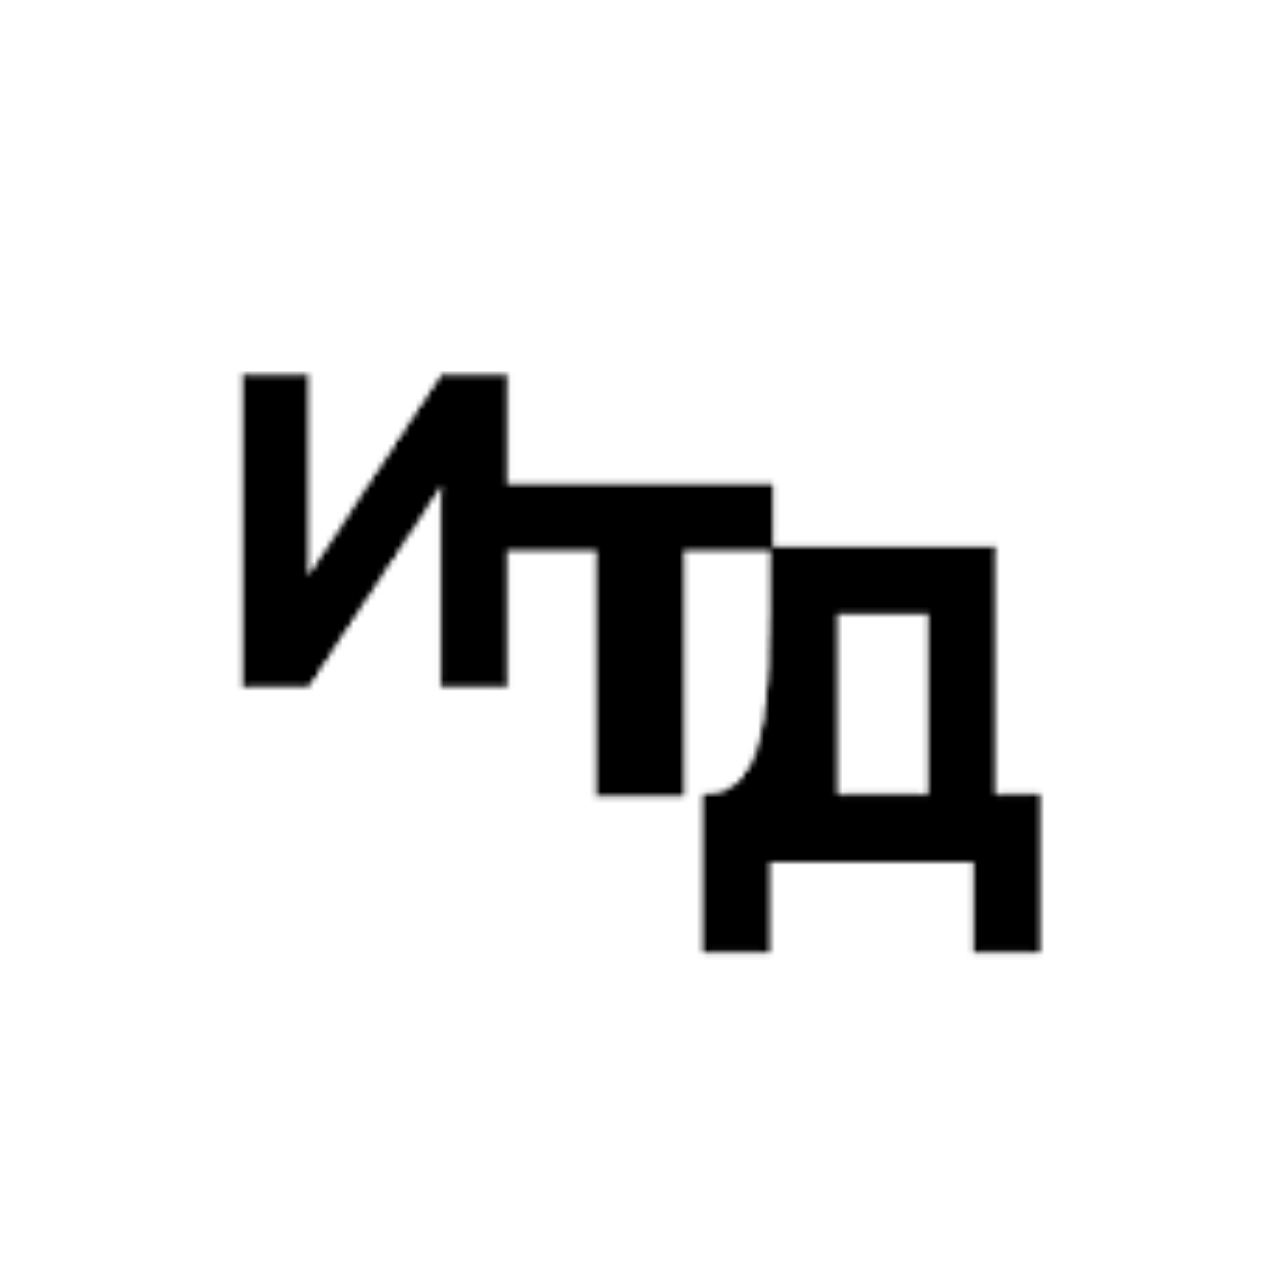
==== index.html @ bffa58f8 "Add files via upload" ====
<!DOCTYPE html>
<html lang="ru">
<head>
    <meta charset="UTF-8">
    <meta name="viewport" content="width=device-width, initial-scale=1.0">
    <title>Плюх</title>
</head>
<body>
    <img src="[data-uri]" alt="Плюх.png" width="100%">
</body>
</html>
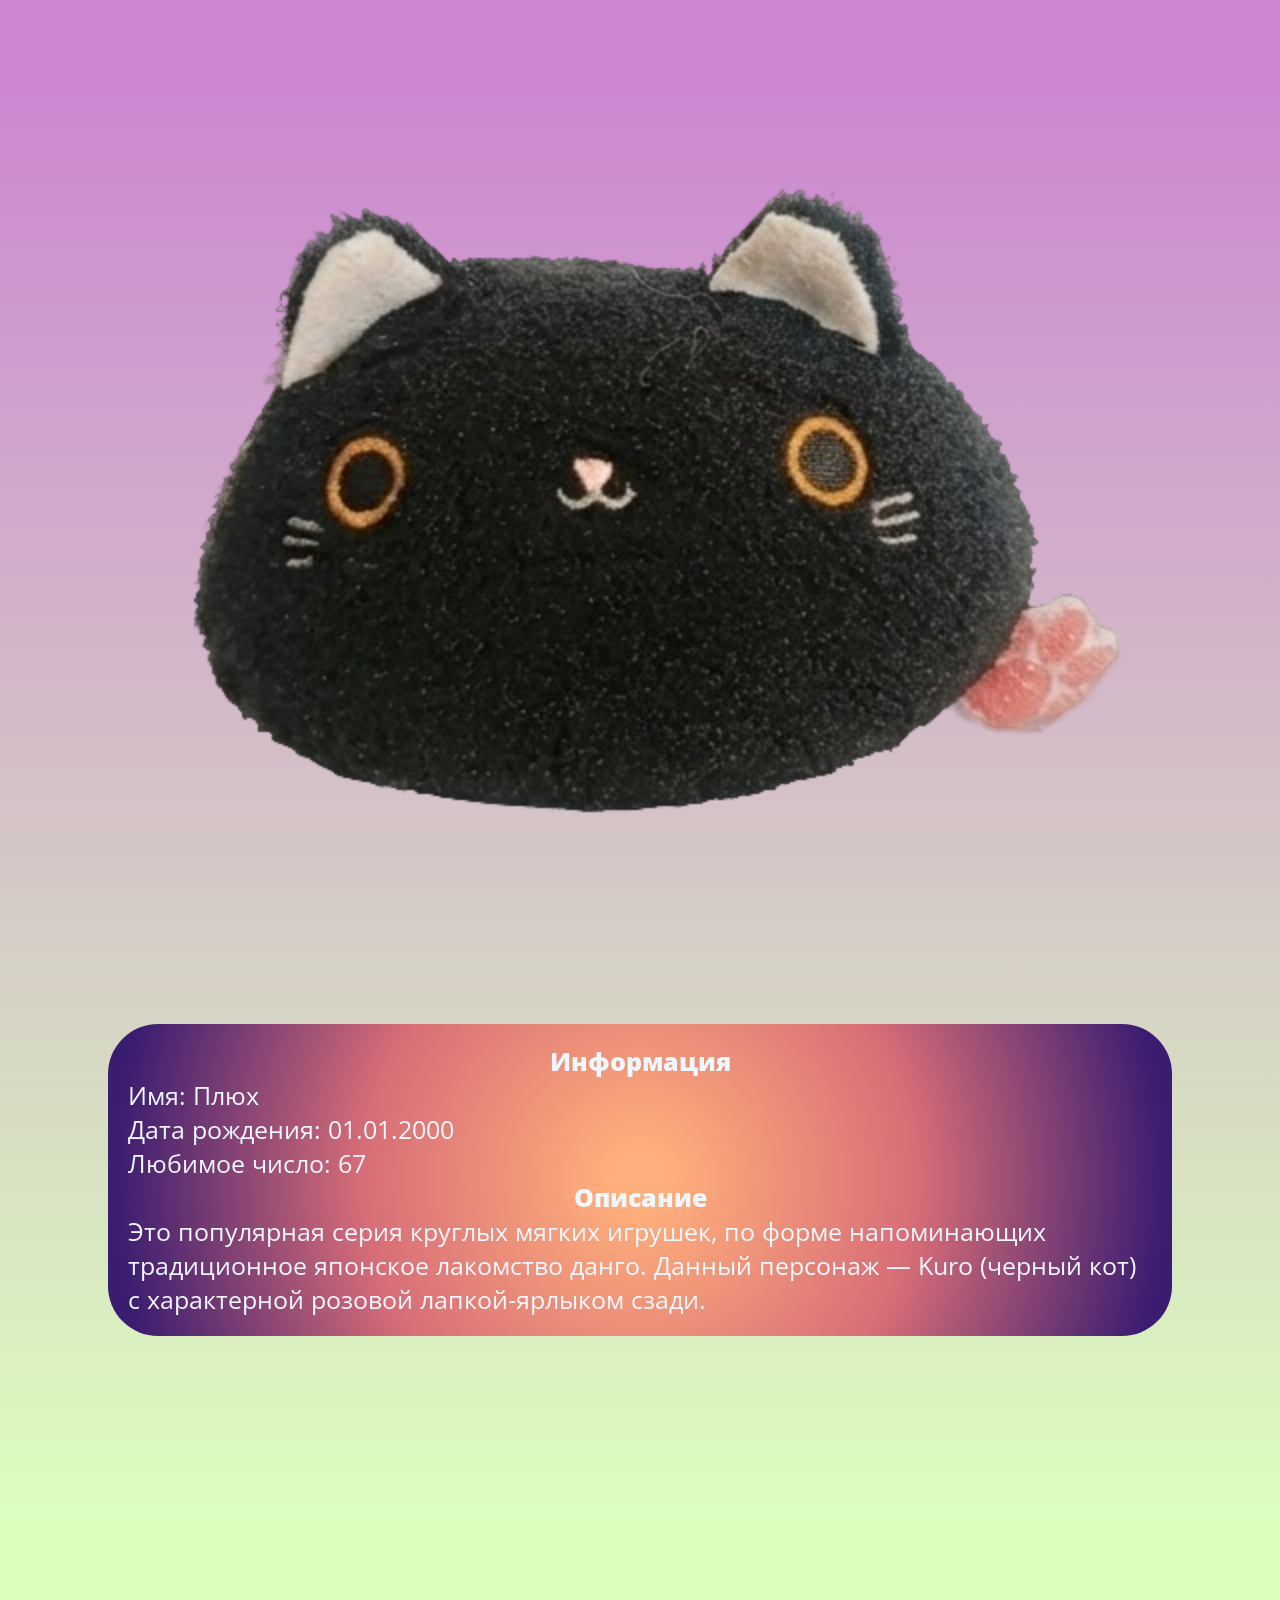
==== commit 0dabbbd1: "Add files via upload" ====
--- a/index.html
+++ b/index.html
@@ -4,8 +4,23 @@
     <meta charset="UTF-8">
     <meta name="viewport" content="width=device-width, initial-scale=1.0">
     <title>Плюх</title>
+    <link rel="icon" href="plux-png.png">
+    <link rel="stylesheet" href="index.css">
+
+    <link rel="preconnect" href="https://fonts.googleapis.com">
+    <link rel="preconnect" href="https://fonts.gstatic.com" crossorigin>
+    <link href="https://fonts.googleapis.com/css2?family=Open+Sans:ital,wght@0,300..800;1,300..800&display=swap" rel="stylesheet">
 </head>
 <body>
-    <img src="[data-uri]" alt="Плюх.png" width="100%">
+    <img src="plux-png.png" alt="Плюх.png" width="80%">
+    <div>
+        <span>Информация</span>
+        Имя: Плюх<br>
+        Дата рождения: 01.01.2000<br>
+        Любимое число: 67<br>
+        <span>Описание</span>
+        Это популярная серия круглых мягких игрушек, по форме напоминающих традиционное японское лакомство данго. Данный персонаж — Kuro (черный кот) с характерной розовой лапкой-ярлыком сзади.<br>
+    </div>
+    <br><br><br><br><br><br><br><br><br><br><br><br><br><br><br>
 </body>
 </html>
--- a/index.css
+++ b/index.css
@@ -0,0 +1,34 @@
+* {
+    margin: 0;
+    padding: 0;
+}
+
+body {
+    background: linear-gradient(0deg, rgb(220, 255, 189) 5%, rgb(204, 134, 209) 95%);
+}
+div {
+    background-color: rgb(216, 255, 255);
+    border: 0.2;
+    border-color: silver;
+    /*border-style: solid;*/
+    border-radius: 50px;
+    width: 80%;
+    margin: 0 auto;
+    font-size: 25px;
+    color: aliceblue;
+    font-family: "Open Sans", sans-serif;
+    padding: 20px;
+    background: radial-gradient(circle, rgb(255, 175, 123) 5%, rgb(215, 109, 119) 50%, rgb(58, 28, 113) 95%);
+}
+
+div span {
+    text-align: center;
+    display: block;
+    font-weight: 800;
+}
+
+img {
+    opacity: 1;
+    margin: 0 auto;
+    display: block;
+}
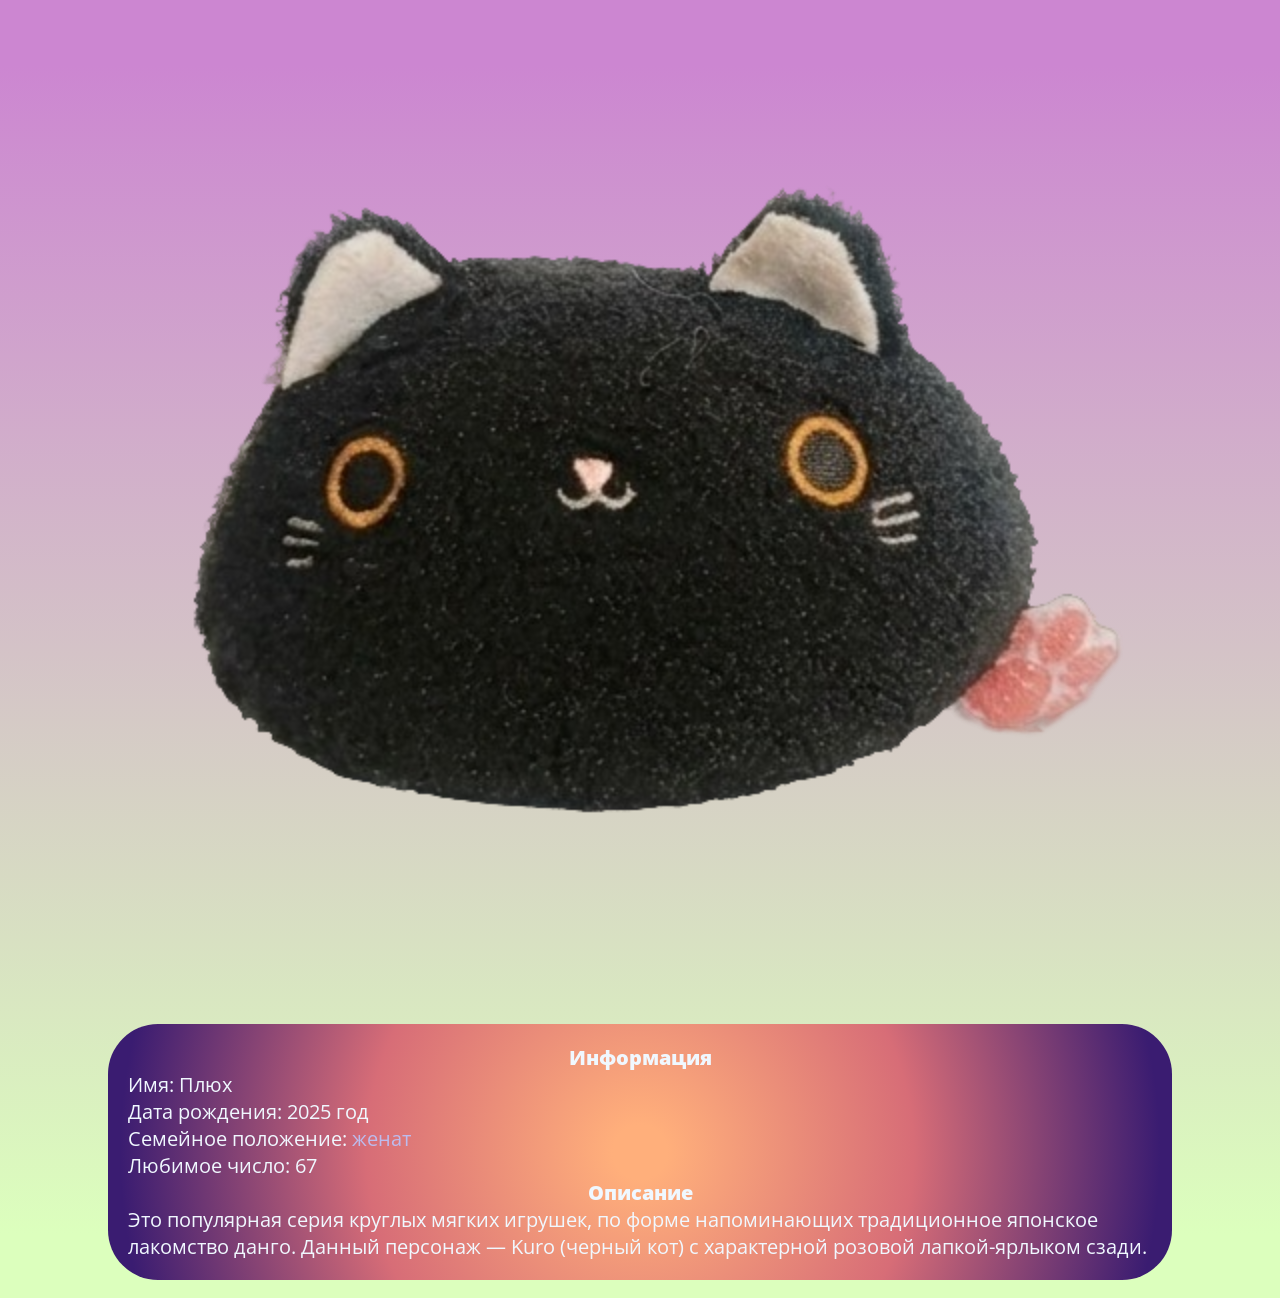
==== commit 40bad958: "Add files via upload" ====
--- a/index.html
+++ b/index.html
@@ -16,11 +16,12 @@
     <div>
         <span>Информация</span>
         Имя: Плюх<br>
-        Дата рождения: 01.01.2000<br>
+        Дата рождения: 2025 год<br>
+        Семейное положение: <a href="index-2.html">женат</a><br>
         Любимое число: 67<br>
         <span>Описание</span>
         Это популярная серия круглых мягких игрушек, по форме напоминающих традиционное японское лакомство данго. Данный персонаж — Kuro (черный кот) с характерной розовой лапкой-ярлыком сзади.<br>
     </div>
-    <br><br><br><br><br><br><br><br><br><br><br><br><br><br><br>
+    <br>
 </body>
 </html>
--- a/index.css
+++ b/index.css
@@ -14,7 +14,7 @@
     border-radius: 50px;
     width: 80%;
     margin: 0 auto;
-    font-size: 25px;
+    font-size: 20px;
     color: aliceblue;
     font-family: "Open Sans", sans-serif;
     padding: 20px;
@@ -31,4 +31,17 @@
     opacity: 1;
     margin: 0 auto;
     display: block;
-}+}
+
+
+a {
+    color: rgb(188, 188, 238);
+    text-decoration: none;
+}
+
+a:hover {
+    color: rgb(191, 194, 255);
+    text-decoration: underline;
+    text-decoration-color: rgb(191, 194, 255);
+    cursor: pointer;
+}
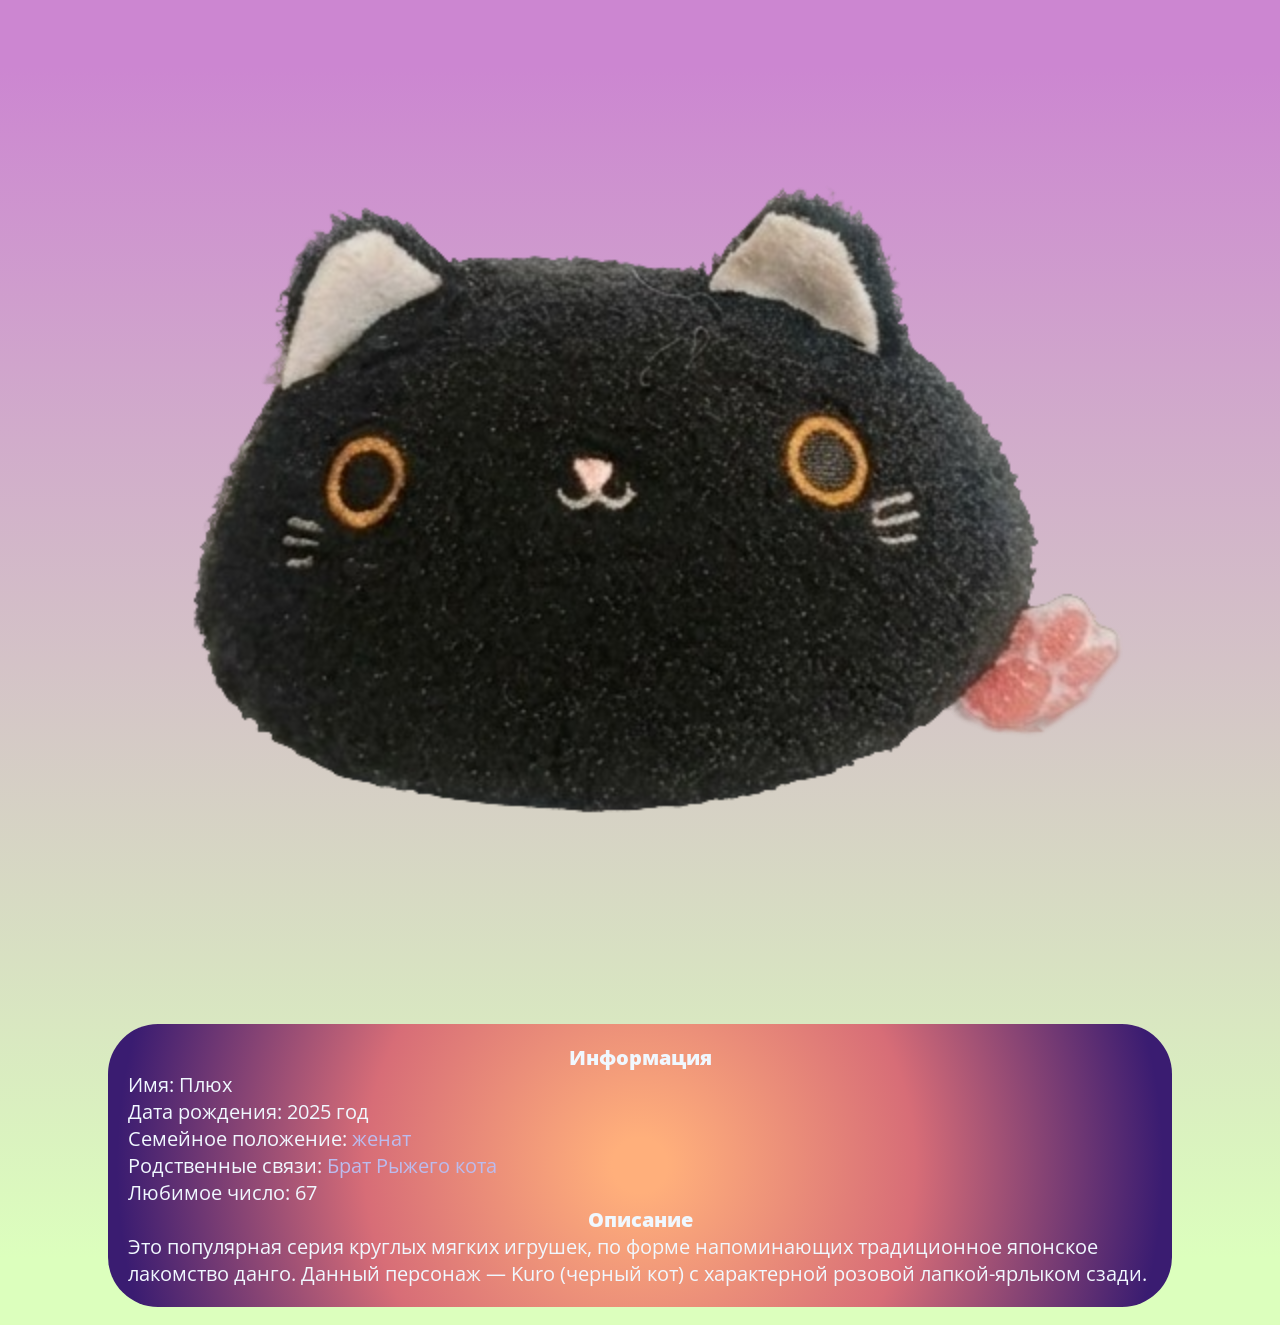
==== commit af1c0881: "Add files via upload" ====
--- a/index.html
+++ b/index.html
@@ -18,6 +18,7 @@
         Имя: Плюх<br>
         Дата рождения: 2025 год<br>
         Семейное положение: <a href="index-2.html">женат</a><br>
+        Родственные связи: <a href="index-3.html">Брат Рыжего кота</a><br>
         Любимое число: 67<br>
         <span>Описание</span>
         Это популярная серия круглых мягких игрушек, по форме напоминающих традиционное японское лакомство данго. Данный персонаж — Kuro (черный кот) с характерной розовой лапкой-ярлыком сзади.<br>
--- a/index.css
+++ b/index.css
@@ -8,9 +8,6 @@
 }
 div {
     background-color: rgb(216, 255, 255);
-    border: 0.2;
-    border-color: silver;
-    /*border-style: solid;*/
     border-radius: 50px;
     width: 80%;
     margin: 0 auto;
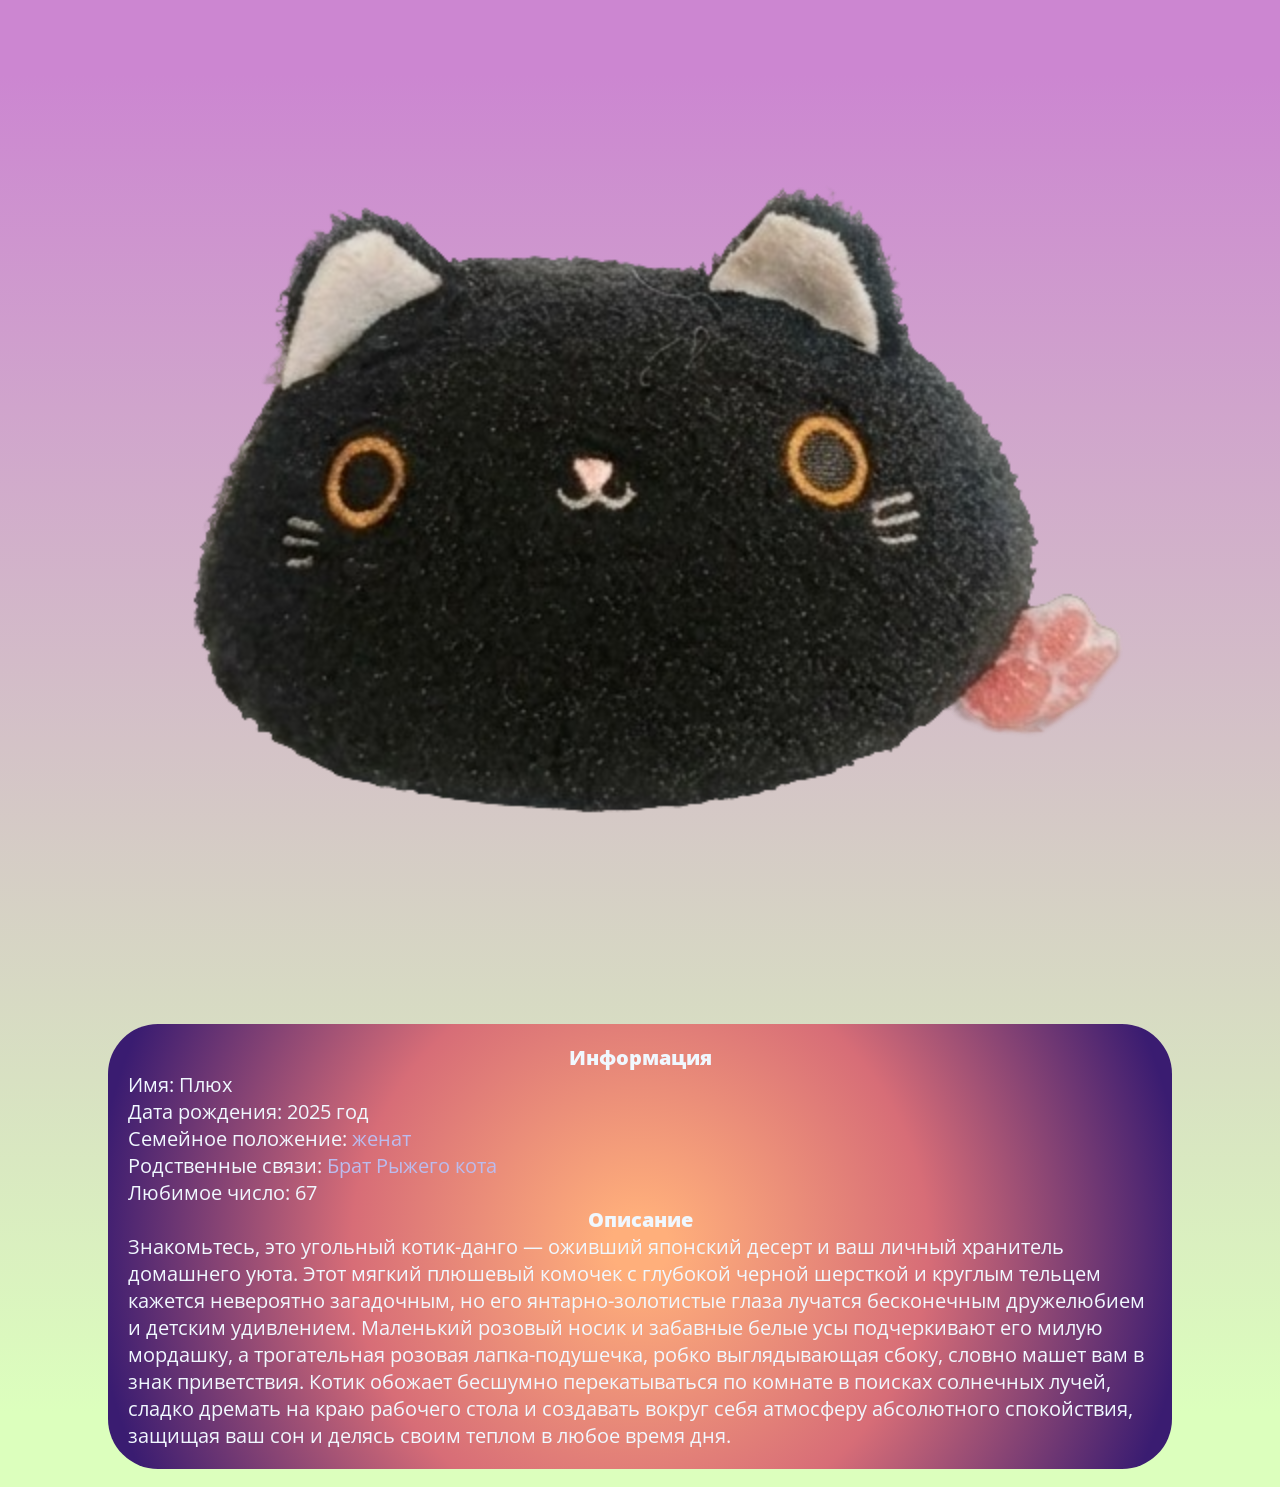
==== commit 7e6df20c: "Add files via upload" ====
--- a/index.html
+++ b/index.html
@@ -21,7 +21,7 @@
         Родственные связи: <a href="index-3.html">Брат Рыжего кота</a><br>
         Любимое число: 67<br>
         <span>Описание</span>
-        Это популярная серия круглых мягких игрушек, по форме напоминающих традиционное японское лакомство данго. Данный персонаж — Kuro (черный кот) с характерной розовой лапкой-ярлыком сзади.<br>
+        Знакомьтесь, это угольный котик-данго — оживший японский десерт и ваш личный хранитель домашнего уюта. Этот мягкий плюшевый комочек с глубокой черной шерсткой и круглым тельцем кажется невероятно загадочным, но его янтарно-золотистые глаза лучатся бесконечным дружелюбием и детским удивлением. Маленький розовый носик и забавные белые усы подчеркивают его милую мордашку, а трогательная розовая лапка-подушечка, робко выглядывающая сбоку, словно машет вам в знак приветствия. Котик обожает бесшумно перекатываться по комнате в поисках солнечных лучей, сладко дремать на краю рабочего стола и создавать вокруг себя атмосферу абсолютного спокойствия, защищая ваш сон и делясь своим теплом в любое время дня.<br>
     </div>
     <br>
 </body>
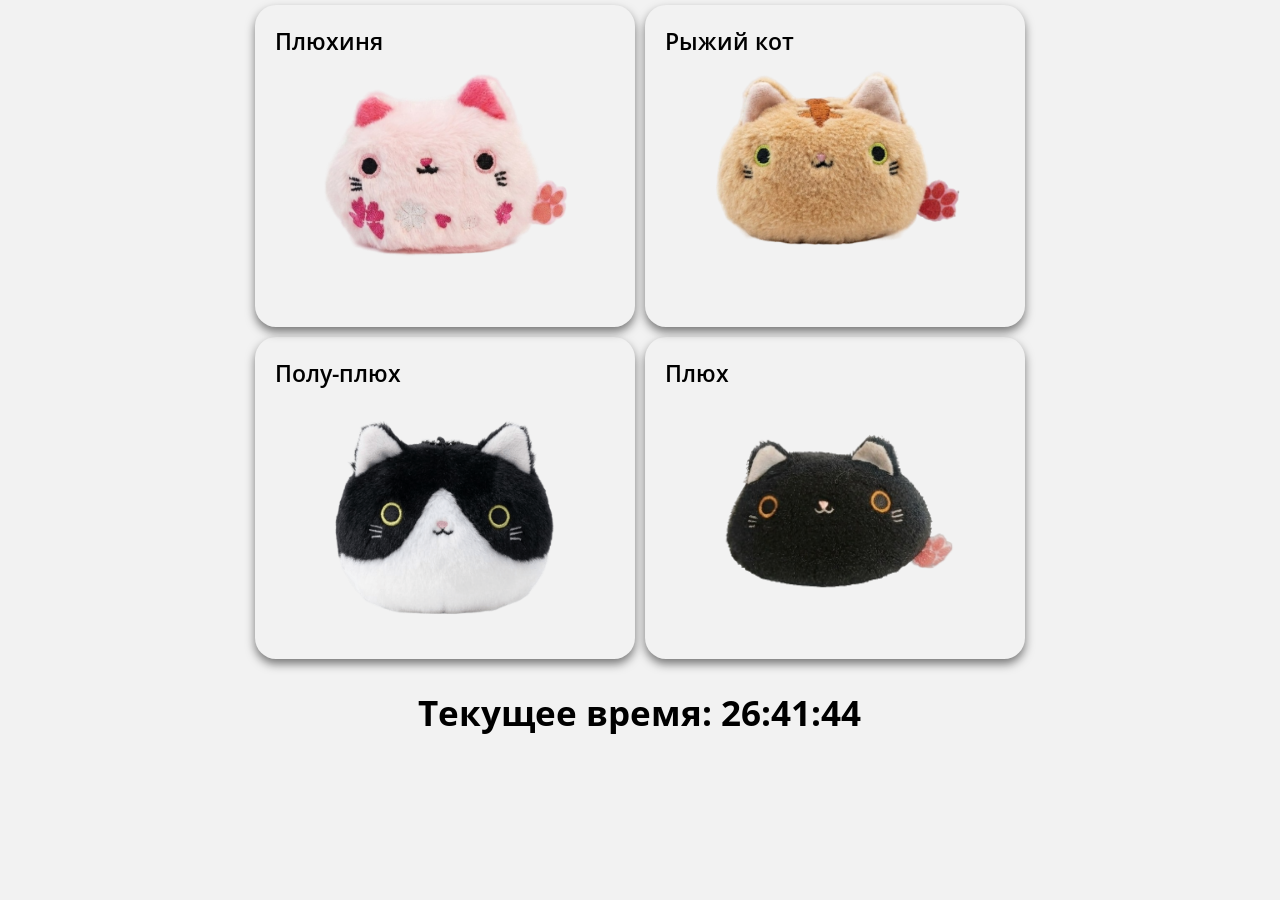
==== commit 6a94a9b6: "upload files without folder" ====
--- a/index.html
+++ b/index.html
@@ -1,28 +1,38 @@
-<!DOCTYPE html>
-<html lang="ru">
-<head>
-    <meta charset="UTF-8">
-    <meta name="viewport" content="width=device-width, initial-scale=1.0">
-    <title>Плюх</title>
-    <link rel="icon" href="plux-png.png">
-    <link rel="stylesheet" href="index.css">
-
-    <link rel="preconnect" href="https://fonts.googleapis.com">
-    <link rel="preconnect" href="https://fonts.gstatic.com" crossorigin>
-    <link href="https://fonts.googleapis.com/css2?family=Open+Sans:ital,wght@0,300..800;1,300..800&display=swap" rel="stylesheet">
-</head>
-<body>
-    <img src="plux-png.png" alt="Плюх.png" width="80%">
-    <div>
-        <span>Информация</span>
-        Имя: Плюх<br>
-        Дата рождения: 2025 год<br>
-        Семейное положение: <a href="index-2.html">женат</a><br>
-        Родственные связи: <a href="index-3.html">Брат Рыжего кота</a><br>
-        Любимое число: 67<br>
-        <span>Описание</span>
-        Знакомьтесь, это угольный котик-данго — оживший японский десерт и ваш личный хранитель домашнего уюта. Этот мягкий плюшевый комочек с глубокой черной шерсткой и круглым тельцем кажется невероятно загадочным, но его янтарно-золотистые глаза лучатся бесконечным дружелюбием и детским удивлением. Маленький розовый носик и забавные белые усы подчеркивают его милую мордашку, а трогательная розовая лапка-подушечка, робко выглядывающая сбоку, словно машет вам в знак приветствия. Котик обожает бесшумно перекатываться по комнате в поисках солнечных лучей, сладко дремать на краю рабочего стола и создавать вокруг себя атмосферу абсолютного спокойствия, защищая ваш сон и делясь своим теплом в любое время дня.<br>
-    </div>
-    <br>
-</body>
+<!DOCTYPE html>
+<html lang="ru">
+<head>
+    <meta charset="UTF-8">
+    <meta name="viewport" content="width=device-width, initial-scale=1.0">
+
+    <title>Плюх</title>
+    <link rel="icon" href="plux-png.png">
+
+    <link rel="stylesheet" href="index.css">
+    <script src="script.js" defer></script>
+
+    <link rel="preconnect" href="https://fonts.googleapis.com">
+    <link rel="preconnect" href="https://fonts.gstatic.com" crossorigin>
+    <link href="https://fonts.googleapis.com/css2?family=Open+Sans:ital,wght@0,300..800;1,300..800&display=swap" rel="stylesheet">
+</head>
+<body>
+    <div class="pol home pol-home">
+
+        <div class="E bat" role="button" tabindex="0" onclick="window.location.href='plux/'"><ok>Плюх</ok>
+            <img class="I" src="plux/plux.png" alt="Плюх.png" width="250em">
+        </div>
+
+        <div class="B bat" role="button" tabindex="0" onclick="window.location.href='pluxin/'"><ok>Плюхиня</ok>
+            <img class="I" src="pluxin/pluxin.png" alt="Плюх.png" width="250em">
+        </div>
+        <div class="C bat" role="button" tabindex="0" onclick="window.location.href='rizik/'"><ok>Рыжий кот</ok>
+            <img class="I" src="rizik/rizik.png" alt="Плюх.png" width="250em">
+        </div>
+
+        <div class="D bat" role="button" tabindex="0" onclick="window.location.href='polu-plux/'"><ok>Полу-плюх</ok>
+            <img class="I" src="polu-plux/polu-plux.png" alt="Плюх.png" width="250em">
+        </div>
+
+        <div id = 'часы' class="K"></div>
+    </div>
+</body>
 </html>
--- a/index.css
+++ b/index.css
@@ -1,44 +1,244 @@
-* {
-    margin: 0;
-    padding: 0;
-}
-
-body {
-    background: linear-gradient(0deg, rgb(220, 255, 189) 5%, rgb(204, 134, 209) 95%);
-}
-div {
-    background-color: rgb(216, 255, 255);
-    border-radius: 50px;
-    width: 80%;
-    margin: 0 auto;
-    font-size: 20px;
-    color: aliceblue;
-    font-family: "Open Sans", sans-serif;
-    padding: 20px;
-    background: radial-gradient(circle, rgb(255, 175, 123) 5%, rgb(215, 109, 119) 50%, rgb(58, 28, 113) 95%);
-}
-
-div span {
-    text-align: center;
-    display: block;
-    font-weight: 800;
-}
-
-img {
-    opacity: 1;
-    margin: 0 auto;
-    display: block;
-}
-
-
-a {
-    color: rgb(188, 188, 238);
-    text-decoration: none;
-}
-
-a:hover {
-    color: rgb(191, 194, 255);
-    text-decoration: underline;
-    text-decoration-color: rgb(191, 194, 255);
-    cursor: pointer;
-}
+* {
+    margin: 0;
+    padding: 0;
+}
+
+body {
+    background: rgb(242, 242, 242);
+}
+
+.pol div {
+
+    border-radius: 21px;
+    box-shadow: 0px 5px 10px 0px rgba(0, 0, 0, 0.5);
+    /*background: rgb(248, 248, 248);*/
+
+    font-size: 15px;
+    color: rgb(0, 0, 0);
+    font-family: "Open Sans", sans-serif;
+    padding: 20px;
+    margin-bottom: 5px;
+    margin-left: 5px;
+    margin-right: 5px;
+    margin-top: 5px;
+}
+
+#часы {
+    text-align: center;
+    font-size: 35px;
+    font-weight: 700;
+    background: none;
+    border: none;
+    box-shadow: none;
+    color: rgb(0, 0, 0);
+}
+
+div span {
+    text-align: center;
+    display: block;
+    font-weight: 800;
+}
+
+div ok {
+    font-size: 16px;
+    font-weight: 600;
+}
+
+img {
+    opacity: 1;
+    margin: 0 auto;
+    display: block;
+}
+
+
+/* кнопки*/
+.bat {
+    transition: transform 0.2s ease-in-out;
+}
+.bat:hover {
+  transform: scale(1.01);
+  cursor: pointer;
+}
+
+.A { grid-area: a; }
+.B { grid-area: b; }
+.C { grid-area: c; }
+.D { grid-area: d; }
+.E { grid-area: e; }
+.F { grid-area: f; }
+.G { grid-area: g; }
+.I { grid-area: i; }
+.K { grid-area: k; }
+
+@media (max-width: 480px) {
+    .pol {
+        display: grid;
+        grid-template-columns: 1fr 1fr 1fr 1fr 1fr 1fr;
+    }
+
+    .D pere {
+        display: none;
+    }
+
+    .plux {
+        grid-template-areas:
+        "i i i i i i" 
+        "a a a a a a"
+        "b b e e e e"
+        "c c c f f f"
+        "d d d d d d"
+        "g g g g g g"
+        "k k k k k k";
+    }
+
+    .pluxin {
+        grid-template-areas:
+        "i i i i i i"
+        "a a a a a a"
+        "b b e e e e"
+        "c c c f f f"
+        "d d d d d d"
+        "g g g g g g"
+        "k k k k k k";
+    }
+
+    .rizik {
+        grid-template-areas:
+        "i i i i i i"
+        "a a a a a a"
+        "b b e e e e"
+        "c c c f f f"
+        "g g g g g g"
+        "k k k k k k";
+    }
+
+    .polu-plux {
+        grid-template-areas:
+        "i i i i i i"
+        "a a a a a a"
+        "b b e e e e"
+        "c c c f f f"
+        "g g g g g g"
+        "k k k k k k";
+    }
+}
+
+@media (min-width: 900px) {
+    .pol {
+        display: grid;
+        grid-template-columns: 1fr 1fr 1fr 1fr 1fr 1fr 1fr 1fr 1fr 1fr 1fr 1fr 1fr 1fr 1fr 1fr 1fr 1fr;
+    }
+
+    .pol div {
+        font-size: 22px;
+    }
+
+    div ok {
+    font-size: 23px;
+    }
+
+    .A {
+        display: none;
+    }
+
+    .pol-home {
+        padding: 0px 250px 0px 250px;
+    }
+
+    #часы::before{
+        content: 'Текущее время: ';
+    }
+
+    .plux {
+        grid-template-areas:
+        "i i i i i i i i i g g g g g g g g g"
+        "i i i i i i i i i g g g g g g g g g"
+        "i i i i i i i i i g g g g g g g g g"
+        "i i i i i i i i i g g g g g g g g g"
+        "i i i i i i i i i g g g g g g g g g"
+        "i i i i i i i i i g g g g g g g g g"
+        "i i i i i i i i i g g g g g g g g g"
+        "i i i i i i i i i g g g g g g g g g"
+        "i i i i i i i i i g g g g g g g g g"
+        "b b b c c c d d d d e e e e f f f f"
+        "k k k k k k k k k k k k k k k k k k";
+    }
+
+    .pluxin {
+        grid-template-areas:
+        "i i i i i i i i i g g g g g g g g g"
+        "i i i i i i i i i g g g g g g g g g"
+        "i i i i i i i i i g g g g g g g g g"
+        "i i i i i i i i i g g g g g g g g g"
+        "i i i i i i i i i g g g g g g g g g"
+        "i i i i i i i i i g g g g g g g g g"
+        "i i i i i i i i i g g g g g g g g g"
+        "i i i i i i i i i g g g g g g g g g"
+        "i i i i i i i i i g g g g g g g g g"
+        "b b b c c c d d d d e e e e f f f f"
+        "k k k k k k k k k k k k k k k k k k";
+    }
+
+    .rizik {
+        grid-template-areas:
+        "i i i i i i i i i g g g g g g g g g"
+        "i i i i i i i i i g g g g g g g g g"
+        "i i i i i i i i i g g g g g g g g g"
+        "i i i i i i i i i g g g g g g g g g"
+        "i i i i i i i i i g g g g g g g g g"
+        "i i i i i i i i i g g g g g g g g g"
+        "i i i i i i i i i g g g g g g g g g"
+        "i i i i i i i i i g g g g g g g g g"
+        "i i i i i i i i i g g g g g g g g g"
+        "b b b c c c c c e e e e e f f f f f"
+        "k k k k k k k k k k k k k k k k k k";
+    }
+
+    .polu-plux {
+        grid-template-areas:
+        "i i i i i i i i i g g g g g g g g g"
+        "i i i i i i i i i g g g g g g g g g"
+        "i i i i i i i i i g g g g g g g g g"
+        "i i i i i i i i i g g g g g g g g g"
+        "i i i i i i i i i g g g g g g g g g"
+        "i i i i i i i i i g g g g g g g g g"
+        "i i i i i i i i i g g g g g g g g g"
+        "i i i i i i i i i g g g g g g g g g"
+        "i i i i i i i i i g g g g g g g g g"
+        "b b b c c c c c e e e e e f f f f f"
+        "k k k k k k k k k k k k k k k k k k";
+    }
+
+    .home {
+        grid-template-areas:
+            "b b b b b b b b b c c c c c c c c c" 
+            "d d d d d d d d d e e e e e e e e e"
+            "k k k k k k k k k k k k k k k k k k";
+    }
+}
+
+.plux div {
+    /*background: #545857;*/
+    background: linear-gradient(12deg, #11120cd8 0%, #545655cd 74%);
+    color: rgba(236, 245, 253, 0.921);
+    opacity: 90%;
+}
+
+.pluxin div {
+    /*background: #F097A8;*/
+    background: linear-gradient(25deg, #ffccd6c4 0%, #eed6d2bd 61%);
+    opacity: 90%;
+}
+
+.rizik div {
+    /*background: #CDA077;*/
+    background: linear-gradient(30deg, #e6a369dc 31%, #e9c59bc2 85%);
+    color: rgba(236, 245, 253, 0.921);
+    opacity: 90%;
+}
+
+.polu-plux div {
+    /*background: #CDA077;69786*/
+    background: linear-gradient(151deg, rgb(204, 203, 200) 8%, rgb(242, 242, 242) 96%);
+    opacity: 90%;
+}
